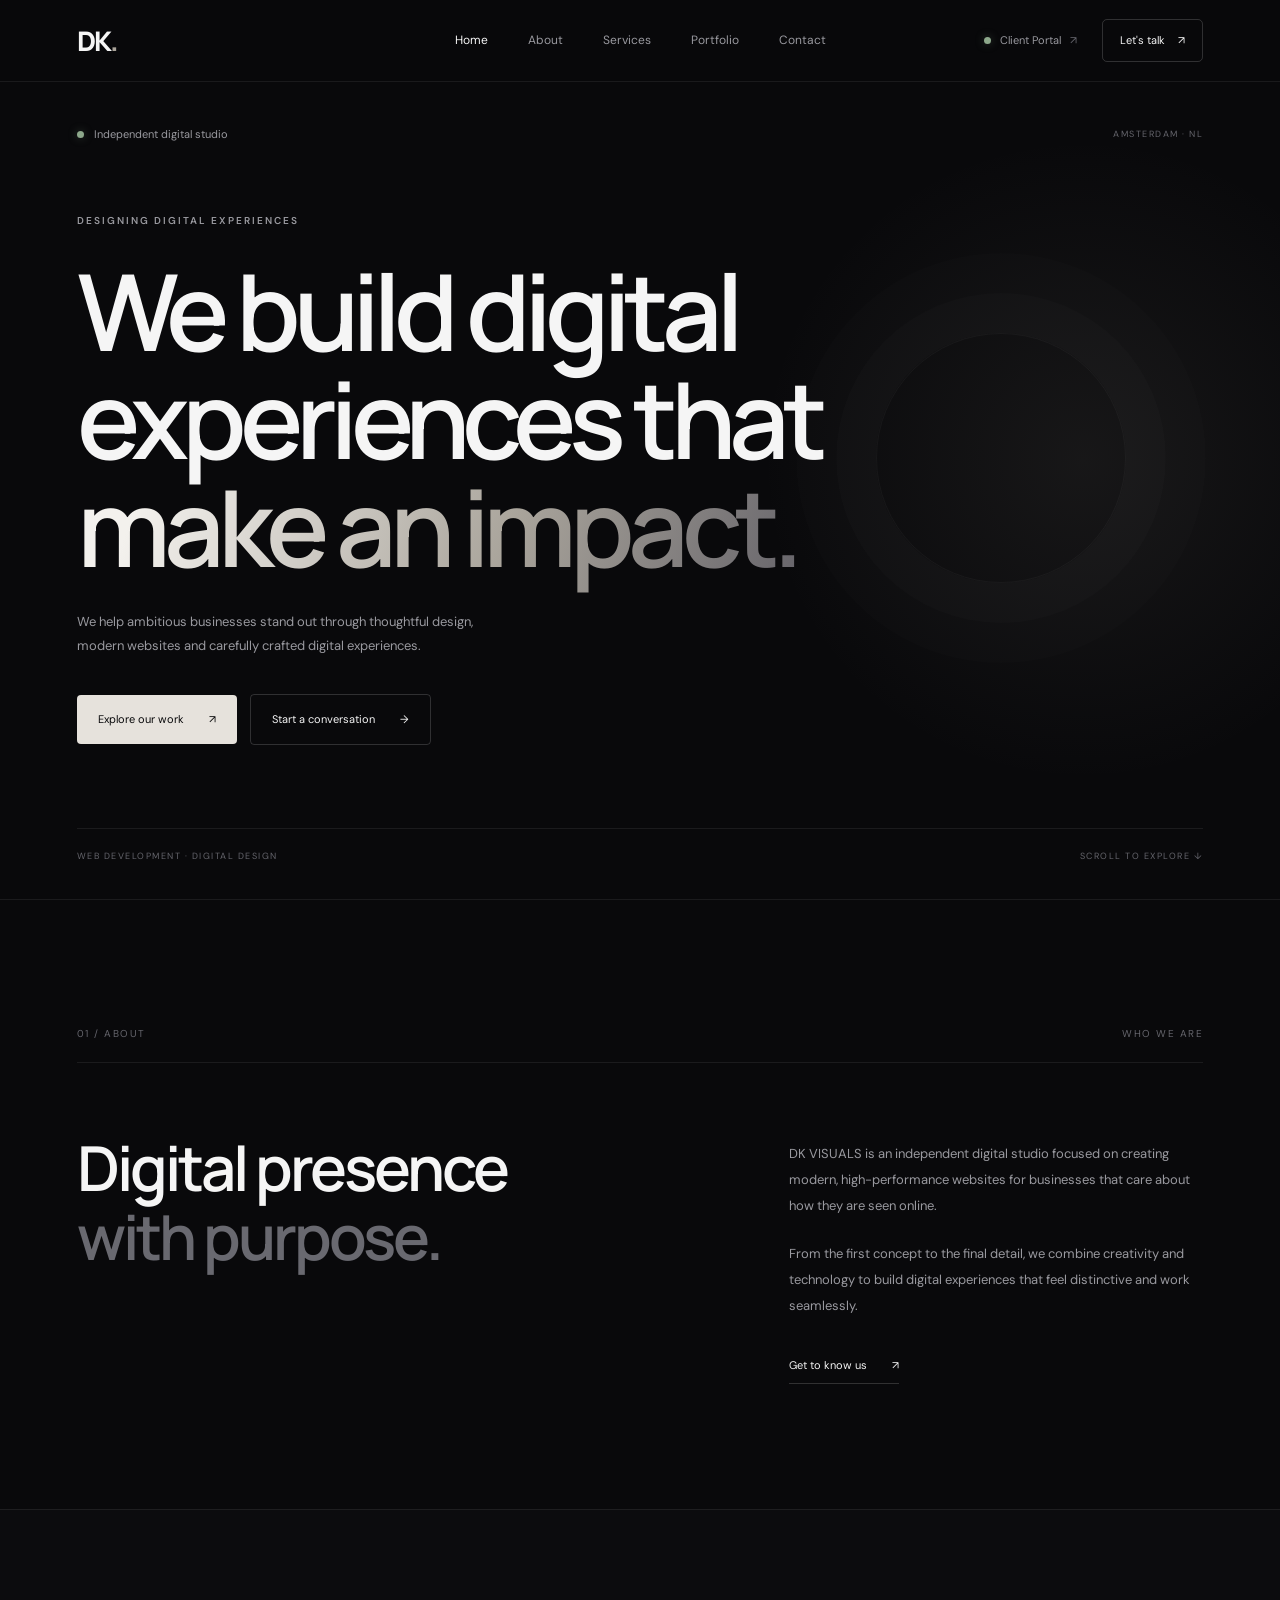
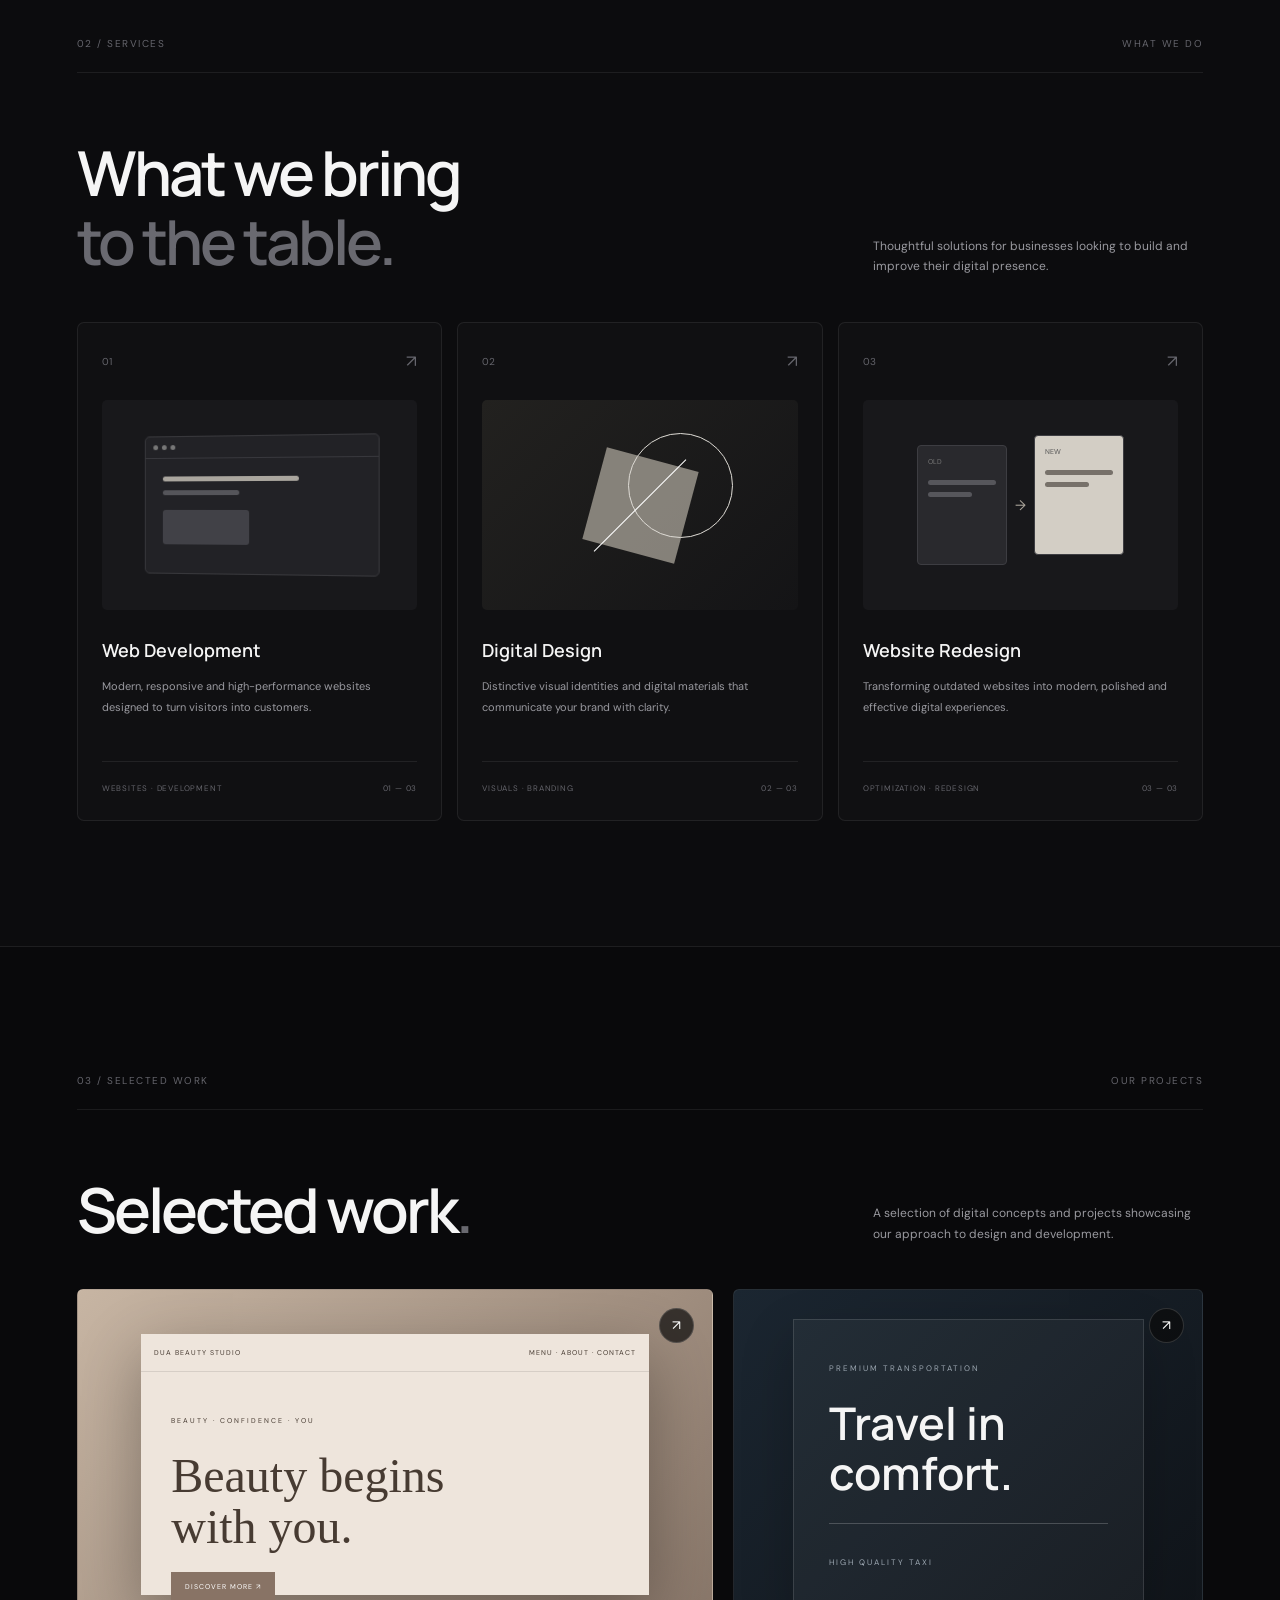
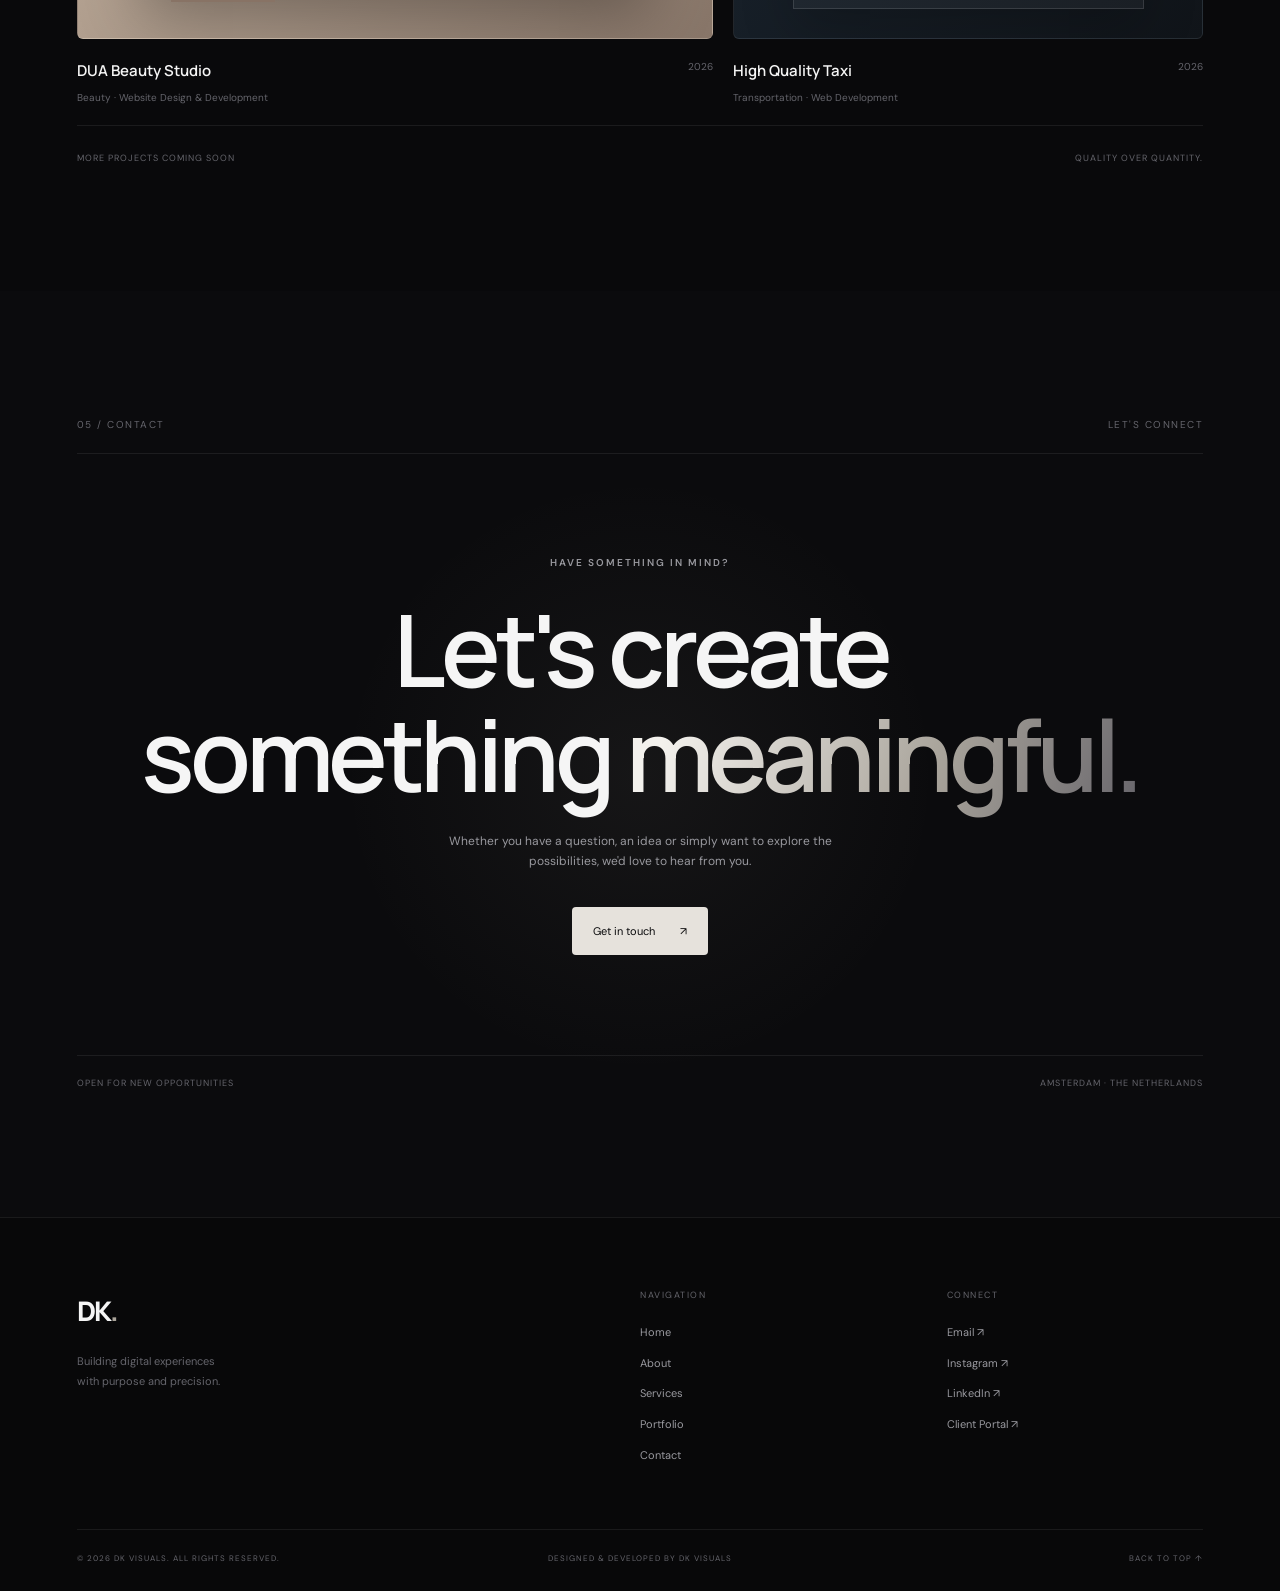
==== index.html @ 64c31097 "Add files via upload" ====
<!DOCTYPE html>
<html lang="en">
<head>
    <meta charset="UTF-8">
    <meta name="viewport" content="width=device-width, initial-scale=1.0">
    <meta name="theme-color" content="#09090b">

    <title>DK VISUALS — Digital Experiences</title>
    <meta name="description" content="DK VISUALS creates modern websites and digital experiences for ambitious businesses.">

    <link rel="preconnect" href="https://fonts.googleapis.com">
    <link rel="preconnect" href="https://fonts.gstatic.com" crossorigin>
    <link href="https://fonts.googleapis.com/css2?family=DM+Sans:wght@400;500;600;700&family=Manrope:wght@400;500;600;700;800&display=swap" rel="stylesheet">

    <link rel="stylesheet" href="assets/css/style.css">
</head>

<body>

<!-- NAVIGATION -->
<header class="navbar">
    <a href="#home" class="logo">
        DK<span>.</span>
    </a>

    <nav class="nav-links">
        <a href="#home" class="active">Home</a>
        <a href="#about">About</a>
        <a href="#services">Services</a>
        <a href="#portfolio">Portfolio</a>
        <a href="#contact">Contact</a>
    </nav>

    <div class="nav-actions">
        <a href="clientportal.html" class="portal-link">
            <span class="status-dot"></span>
            Client Portal
            <span class="arrow">↗</span>
        </a>

        <a href="#contact" class="nav-cta">Let's talk <span>↗</span></a>
    </div>

    <button class="menu-toggle" aria-label="Open menu">
        <span></span>
        <span></span>
    </button>
</header>


<main>

<!-- HERO -->
<section class="hero" id="home">

    <div class="hero-top">
        <div class="availability">
            <span class="status-dot"></span>
            Independent digital studio
        </div>

        <span class="hero-location">AMSTERDAM · NL</span>
    </div>

    <div class="hero-content">

        <p class="eyebrow">DESIGNING DIGITAL EXPERIENCES</p>

        <h1>
            We build digital<br>
            experiences that<br>
            <span class="gradient-text">make an impact.</span>
        </h1>

        <p class="hero-description">
            We help ambitious businesses stand out through thoughtful
            design, modern websites and carefully crafted digital experiences.
        </p>

        <div class="hero-buttons">
            <a href="#portfolio" class="button-primary">
                Explore our work <span>↗</span>
            </a>

            <a href="#contact" class="button-secondary">
                Start a conversation <span>→</span>
            </a>
        </div>

    </div>

    <div class="hero-bottom">
        <span>WEB DEVELOPMENT · DIGITAL DESIGN</span>
        <span>SCROLL TO EXPLORE ↓</span>
    </div>

    <div class="hero-decoration"></div>

</section>


<!-- INTRO -->
<section class="intro section-padding" id="about">

    <div class="section-label">
        <span>01 / ABOUT</span>
        <span>WHO WE ARE</span>
    </div>

    <div class="intro-grid">

        <h2>
            Digital presence<br>
            <span class="muted">with purpose.</span>
        </h2>

        <div class="intro-content">
            <p>
                DK VISUALS is an independent digital studio focused on
                creating modern, high-performance websites for businesses
                that care about how they are seen online.
            </p>

            <p>
                From the first concept to the final detail, we combine
                creativity and technology to build digital experiences
                that feel distinctive and work seamlessly.
            </p>

            <a href="#contact" class="text-link">
                Get to know us <span>↗</span>
            </a>
        </div>

    </div>

</section>


<!-- SERVICES -->
<section class="services section-padding" id="services">

    <div class="section-label">
        <span>02 / SERVICES</span>
        <span>WHAT WE DO</span>
    </div>

    <div class="section-heading">
        <div>
            <h2>What we bring<br><span class="muted">to the table.</span></h2>
        </div>

        <p>
            Thoughtful solutions for businesses looking
            to build and improve their digital presence.
        </p>
    </div>

    <div class="services-grid">

        <article class="service-card">
            <div class="card-top">
                <span class="service-number">01</span>
                <span class="card-icon">↗</span>
            </div>

            <div class="service-visual visual-web">
                <div class="browser-window">
                    <div class="browser-bar">
                        <span></span><span></span><span></span>
                    </div>
                    <div class="browser-content">
                        <div class="visual-line"></div>
                        <div class="visual-line short"></div>
                        <div class="visual-block"></div>
                    </div>
                </div>
            </div>

            <h3>Web Development</h3>
            <p>
                Modern, responsive and high-performance websites
                designed to turn visitors into customers.
            </p>

            <div class="card-footer">
                <span>WEBSITES · DEVELOPMENT</span>
                <span>01 — 03</span>
            </div>
        </article>


        <article class="service-card">
            <div class="card-top">
                <span class="service-number">02</span>
                <span class="card-icon">↗</span>
            </div>

            <div class="service-visual visual-design">
                <div class="design-square"></div>
                <div class="design-circle"></div>
                <div class="design-line"></div>
            </div>

            <h3>Digital Design</h3>
            <p>
                Distinctive visual identities and digital materials
                that communicate your brand with clarity.
            </p>

            <div class="card-footer">
                <span>VISUALS · BRANDING</span>
                <span>02 — 03</span>
            </div>
        </article>


        <article class="service-card">
            <div class="card-top">
                <span class="service-number">03</span>
                <span class="card-icon">↗</span>
            </div>

            <div class="service-visual visual-redesign">
                <div class="redesign-card old">
                    <span>OLD</span>
                    <div></div><div></div>
                </div>

                <span class="redesign-arrow">→</span>

                <div class="redesign-card new">
                    <span>NEW</span>
                    <div></div><div></div>
                </div>
            </div>

            <h3>Website Redesign</h3>
            <p>
                Transforming outdated websites into modern,
                polished and effective digital experiences.
            </p>

            <div class="card-footer">
                <span>OPTIMIZATION · REDESIGN</span>
                <span>03 — 03</span>
            </div>
        </article>

    </div>

</section>


<!-- PORTFOLIO -->
<section class="portfolio section-padding" id="portfolio">

    <div class="section-label">
        <span>03 / SELECTED WORK</span>
        <span>OUR PROJECTS</span>
    </div>

    <div class="section-heading">
        <h2>Selected work<span class="muted">.</span></h2>

        <p>
            A selection of digital concepts and projects
            showcasing our approach to design and development.
        </p>
    </div>

    <div class="portfolio-grid">

        <article class="project-card project-large">

            <a href="#" class="project-image project-dua">
                <div class="project-browser">
                    <div class="project-browser-top">
                        <span>DUA BEAUTY STUDIO</span>
                        <span>MENU · ABOUT · CONTACT</span>
                    </div>

                    <div class="dua-preview">
                        <span>BEAUTY · CONFIDENCE · YOU</span>
                        <h3>Beauty begins<br>with you.</h3>
                        <span class="preview-button">DISCOVER MORE ↗</span>
                    </div>
                </div>
                <span class="project-open">↗</span>
            </a>

            <div class="project-info">
                <div>
                    <h3>DUA Beauty Studio</h3>
                    <p>Beauty · Website Design & Development</p>
                </div>
                <span class="project-year">2026</span>
            </div>

        </article>


        <article class="project-card">

            <a href="#" class="project-image project-taxi">
                <div class="taxi-preview">
                    <span>PREMIUM TRANSPORTATION</span>
                    <h3>Travel in<br>comfort.</h3>
                    <div class="taxi-line"></div>
                    <span>HIGH QUALITY TAXI</span>
                </div>
                <span class="project-open">↗</span>
            </a>

            <div class="project-info">
                <div>
                    <h3>High Quality Taxi</h3>
                    <p>Transportation · Web Development</p>
                </div>
                <span class="project-year">2026</span>
            </div>

        </article>

    </div>

    <div class="portfolio-bottom">
        <span>MORE PROJECTS COMING SOON</span>
        <span>QUALITY OVER QUANTITY.</span>
    </div>

</section>


<!-- CONTACT -->
<section class="contact section-padding" id="contact">

    <div class="section-label">
        <span>05 / CONTACT</span>
        <span>LET'S CONNECT</span>
    </div>

    <div class="contact-content">

        <p class="eyebrow">HAVE SOMETHING IN MIND?</p>

        <h2>
            Let's create<br>
            something <span class="gradient-text">meaningful.</span>
        </h2>

        <p>
            Whether you have a question, an idea or simply want
            to explore the possibilities, we'd love to hear from you.
        </p>

        <a href="mailto:devranhasankurt@gmail.com" class="button-primary">
            Get in touch <span>↗</span>
        </a>

    </div>

    <div class="contact-bottom">
        <span>OPEN FOR NEW OPPORTUNITIES</span>
        <span>AMSTERDAM · THE NETHERLANDS</span>
    </div>

</section>

</main>


<!-- FOOTER -->
<footer class="footer">

    <div class="footer-top">

        <div class="footer-brand">
            <a href="#home" class="logo">DK<span>.</span></a>

            <p>
                Building digital experiences<br>
                with purpose and precision.
            </p>
        </div>

        <div class="footer-column">
            <span class="footer-heading">NAVIGATION</span>
            <a href="#home">Home</a>
            <a href="#about">About</a>
            <a href="#services">Services</a>
            <a href="#portfolio">Portfolio</a>
            <a href="#contact">Contact</a>
        </div>

        <div class="footer-column">
            <span class="footer-heading">CONNECT</span>
            <a href="mailto:devranhasankurt@gmail.com">Email ↗</a>
            <a href="https://instagram.com/dkvisuals.nl" target="_blank">Instagram ↗</a>
            <a href="https://linkedin.com/in/devrankurt" target="_blank">LinkedIn ↗</a>
            <a href="clientportal.html">Client Portal ↗</a>
        </div>

    </div>

    <div class="footer-bottom">
        <span>© 2026 DK VISUALS. ALL RIGHTS RESERVED.</span>
        <span>DESIGNED & DEVELOPED BY DK VISUALS</span>
        <a href="#home">BACK TO TOP ↑</a>
    </div>

</footer>


<script>
    // Mobile navigation
    const menuToggle = document.querySelector('.menu-toggle');
    const navLinks = document.querySelector('.nav-links');

    menuToggle.addEventListener('click', () => {
        navLinks.classList.toggle('open');
        menuToggle.classList.toggle('active');
    });

    document.querySelectorAll('.nav-links a').forEach(link => {
        link.addEventListener('click', () => {
            navLinks.classList.remove('open');
            menuToggle.classList.remove('active');
        });
    });

    // Active navigation
    const sections = document.querySelectorAll('main section[id]');
    const navigationLinks = document.querySelectorAll('.nav-links a');

    window.addEventListener('scroll', () => {
        let current = '';

        sections.forEach(section => {
            if (window.scrollY >= section.offsetTop - 180) {
                current = section.getAttribute('id');
            }
        });

        navigationLinks.forEach(link => {
            link.classList.toggle(
                'active',
                link.getAttribute('href') === '#' + current
            );
        });
    });
</script>

</body>
</html>
---- assets/css/style.css ----
/* ========================================
   DK VISUALS — MAIN STYLESHEET
   Dark Premium Digital Studio
======================================== */

:root {
    --bg: #09090b;
    --surface: #101012;
    --surface-light: #151518;
    --surface-hover: #1a1a1e;

    --border: rgba(255, 255, 255, 0.075);
    --border-hover: rgba(255, 255, 255, 0.16);

    --text: #f5f5f5;
    --text-secondary: #99999f;
    --text-muted: #65656c;

    --accent: #d5d0c7;

    --font-main: 'DM Sans', sans-serif;
    --font-heading: 'Manrope', sans-serif;

    --container: 1240px;
    --transition: 0.3s ease;
}


/* RESET */

* {
    margin: 0;
    padding: 0;
    box-sizing: border-box;
}

html {
    scroll-behavior: smooth;
    scroll-padding-top: 100px;
}

body {
    background: var(--bg);
    color: var(--text);
    font-family: var(--font-main);
    font-size: 14px;
    line-height: 1.7;
    overflow-x: hidden;
}

a {
    color: inherit;
    text-decoration: none;
}

button {
    font: inherit;
}

::selection {
    background: #d5d0c7;
    color: #09090b;
}


/* ========================================
   NAVIGATION
======================================== */

.navbar {
    position: fixed;
    top: 0;
    left: 0;
    width: 100%;
    height: 82px;
    padding: 0 6%;
    display: flex;
    align-items: center;
    justify-content: space-between;
    z-index: 1000;

    background: rgba(9, 9, 11, 0.85);
    backdrop-filter: blur(20px);
    -webkit-backdrop-filter: blur(20px);

    border-bottom: 1px solid var(--border);
}

.logo {
    font-family: var(--font-heading);
    font-size: 27px;
    font-weight: 800;
    letter-spacing: -2px;
}

.logo span {
    color: #aaa49a;
}

/*
.nav-links {
    display: flex;
    align-items: center;
    gap: 34px;
}
    */
.nav-links {
    position: absolute;
    left: 50%;
    transform: translateX(-50%);
    display: flex;
    align-items: center;
    gap: 40px;
}

.nav-links a {
    color: var(--text-secondary);
    font-size: 12px;
    transition: var(--transition);
}

.nav-links a:hover,
.nav-links a.active {
    color: var(--text);
}

.nav-actions {
    display: flex;
    align-items: center;
    gap: 25px;
}

.portal-link {
    display: flex;
    align-items: center;
    gap: 9px;
    font-size: 11px;
    color: var(--text-secondary);
    transition: var(--transition);
}

.portal-link:hover {
    color: white;
}

.status-dot {
    width: 7px;
    height: 7px;
    border-radius: 50%;
    background: #8da88b;
    box-shadow: 0 0 10px rgba(141, 168, 139, 0.35);
    flex-shrink: 0;
}

.arrow {
    color: var(--text-muted);
}

.nav-cta {
    padding: 11px 17px;
    border: 1px solid var(--border-hover);
    border-radius: 5px;
    font-size: 11px;
    transition: var(--transition);
}

.nav-cta span {
    margin-left: 10px;
}

.nav-cta:hover {
    background: white;
    color: #09090b;
}

.menu-toggle {
    display: none;
    background: none;
    border: none;
    cursor: pointer;
}


/* ========================================
   GLOBAL
======================================== */

.section-padding {
    padding: 125px max(6%, calc((100% - var(--container)) / 2));
}

.section-label {
    display: flex;
    justify-content: space-between;
    align-items: center;
    padding-bottom: 20px;
    border-bottom: 1px solid var(--border);

    color: var(--text-muted);
    font-size: 10px;
    letter-spacing: 1.5px;
}

.eyebrow {
    color: var(--text-secondary);
    font-size: 10px;
    letter-spacing: 2px;
    font-weight: 600;
}

.muted {
    color: #696970;
}

.gradient-text {
    background: linear-gradient(
        110deg,
        #f3f1ed 10%,
        #a9a49b 60%,
        #66646a 100%
    );

    -webkit-background-clip: text;
    background-clip: text;
    -webkit-text-fill-color: transparent;
}

.section-heading {
    display: flex;
    justify-content: space-between;
    align-items: flex-end;
    gap: 40px;
    margin: 65px 0 45px;
}

.section-heading h2,
.intro h2 {
    font-family: var(--font-heading);
    font-size: clamp(36px, 5vw, 62px);
    line-height: 1.12;
    letter-spacing: -3px;
    font-weight: 600;
}

.section-heading > p {
    max-width: 330px;
    color: var(--text-secondary);
    font-size: 12px;
}


/* BUTTONS */

.button-primary,
.button-secondary {
    display: inline-flex;
    align-items: center;
    justify-content: center;
    gap: 25px;
    padding: 15px 21px;
    font-size: 11px;
    border-radius: 4px;
    transition: var(--transition);
}

.button-primary {
    background: #e6e2dc;
    color: #09090b;
}

.button-primary:hover {
    background: white;
    transform: translateY(-3px);
}

.button-secondary {
    border: 1px solid var(--border-hover);
    color: var(--text);
}

.button-secondary:hover {
    background: var(--surface-hover);
    border-color: rgba(255,255,255,0.3);
}


/* ========================================
   HERO
======================================== */

.hero {
    min-height: max(720px, 100svh);
    min-height: max(720px, 100vh);
    height: 100svh;
    max-height: none;
    padding: 125px 6% 35px;

    position: relative;
    display: flex;
    flex-direction: column;
    justify-content: space-between;

    overflow: hidden;
    border-bottom: 1px solid var(--border);
}

.hero::before {
    content: "";
    position: absolute;
    width: 650px;
    height: 650px;
    top: 15%;
    right: -10%;
    background: radial-gradient(
        circle,
        rgba(170, 164, 155, 0.09),
        transparent 70%
    );
    pointer-events: none;
}

.hero-top,
.hero-bottom {
    display: flex;
    justify-content: space-between;
    align-items: center;
    position: relative;
    z-index: 2;
}

.availability {
    display: flex;
    align-items: center;
    gap: 10px;
    color: var(--text-secondary);
    font-size: 11px;
}

.hero-location,
.hero-bottom {
    font-size: 9px;
    letter-spacing: 1.5px;
    color: var(--text-muted);
}

.hero-content {
    position: relative;
    z-index: 2;
    margin-top: -15px;
    animation: fadeUp 1s ease both;
}

.hero-content h1 {
    margin: 28px 0;
    font-family: var(--font-heading);
    font-size: clamp(55px, 8.3vw, 112px);
    font-weight: 600;
    letter-spacing: -7px;
    line-height: 1.02;
}

.hero-description {
    max-width: 440px;
    margin-bottom: 35px;
    color: var(--text-secondary);
    font-size: 13px;
    line-height: 1.9;
}

.hero-buttons {
    display: flex;
    align-items: center;
    gap: 13px;
}

.hero-decoration {
    position: absolute;
    right: 12%;
    top: 37%;
    width: 250px;
    height: 250px;
    border: 1px solid rgba(255,255,255,0.04);
    border-radius: 50%;
    box-shadow:
        0 0 0 40px rgba(255,255,255,0.012),
        0 0 0 80px rgba(255,255,255,0.009);
    pointer-events: none;
}

.hero-bottom {
    border-top: 1px solid var(--border);
    padding-top: 20px;
}


/* ========================================
   ABOUT / INTRO
======================================== */

.intro-grid {
    display: grid;
    grid-template-columns: 1.2fr 0.8fr;
    gap: 90px;
    align-items: start;
    padding-top: 70px;
}

.intro-content {
    padding-top: 8px;
}

.intro-content p {
    margin-bottom: 22px;
    color: var(--text-secondary);
    font-size: 13px;
    line-height: 2;
}

.text-link {
    display: inline-flex;
    gap: 25px;
    align-items: center;
    margin-top: 15px;
    padding-bottom: 8px;
    border-bottom: 1px solid var(--border-hover);
    font-size: 11px;
    transition: var(--transition);
}

.text-link:hover {
    gap: 35px;
    color: #c7c1b7;
}


/* ========================================
   SERVICES
======================================== */

.services {
    background: #0c0c0e;
    border-top: 1px solid var(--border);
    border-bottom: 1px solid var(--border);
}

.services-grid {
    display: grid;
    grid-template-columns: repeat(3, 1fr);
    gap: 15px;
}

.service-card {
    min-width: 0;
    padding: 24px;
    background: var(--surface);
    border: 1px solid var(--border);
    border-radius: 7px;
    transition: var(--transition);
}

.service-card:hover {
    border-color: var(--border-hover);
    transform: translateY(-5px);
    background: var(--surface-light);
}

.card-top {
    display: flex;
    justify-content: space-between;
    align-items: center;
}

.service-number {
    color: var(--text-muted);
    font-size: 10px;
}

.card-icon {
    color: var(--text-muted);
    font-size: 17px;
}

.service-visual {
    height: 210px;
    margin: 25px 0;
    border-radius: 5px;
    background: #18181b;
    display: flex;
    align-items: center;
    justify-content: center;
    position: relative;
    overflow: hidden;
}

/* Web preview */

.browser-window {
    width: 75%;
    height: 140px;
    background: #222226;
    border: 1px solid #37373b;
    border-radius: 5px;
    overflow: hidden;
    transform: perspective(700px) rotateY(-8deg);
}

.browser-bar {
    display: flex;
    gap: 4px;
    padding: 8px;
    border-bottom: 1px solid #38383d;
}

.browser-bar span {
    width: 5px;
    height: 5px;
    background: #777;
    border-radius: 50%;
}

.browser-content {
    padding: 18px;
}

.visual-line {
    width: 70%;
    height: 5px;
    background: #aaa69e;
    border-radius: 5px;
    margin-bottom: 9px;
}

.visual-line.short {
    width: 40%;
    background: #55555a;
}

.visual-block {
    margin-top: 15px;
    width: 45%;
    height: 35px;
    background: #414147;
    border-radius: 3px;
}

/* Design preview */

.visual-design {
    background: linear-gradient(135deg, #22211f, #141416);
}

.design-square {
    position: absolute;
    width: 95px;
    height: 95px;
    background: #aaa49a;
    transform: rotate(15deg);
    opacity: 0.75;
}

.design-circle {
    position: absolute;
    width: 105px;
    height: 105px;
    border: 1px solid #dedbd5;
    border-radius: 50%;
    transform: translate(40px, -20px);
}

.design-line {
    position: absolute;
    width: 130px;
    height: 1px;
    background: white;
    transform: rotate(-45deg);
}

/* Redesign preview */

.visual-redesign {
    gap: 8px;
}

.redesign-card {
    width: 90px;
    height: 120px;
    padding: 10px;
    background: #29292d;
    border: 1px solid #3d3d42;
    border-radius: 4px;
}

.redesign-card span {
    display: block;
    margin-bottom: 12px;
    color: #777;
    font-size: 7px;
}

.redesign-card div {
    height: 5px;
    background: #56565b;
    margin-bottom: 7px;
    border-radius: 3px;
}

.redesign-card div:last-child {
    width: 65%;
}

.redesign-card.new {
    background: #d3cec5;
    transform: translateY(-10px);
}

.redesign-card.new span {
    color: #555;
}

.redesign-card.new div {
    background: #77716a;
}

.redesign-arrow {
    color: #aaa49a;
}

.service-card h3 {
    font-family: var(--font-heading);
    font-size: 18px;
    font-weight: 600;
    margin-bottom: 10px;
}

.service-card > p {
    min-height: 65px;
    color: var(--text-secondary);
    font-size: 11px;
    line-height: 1.9;
}

.card-footer {
    display: flex;
    justify-content: space-between;
    gap: 8px;
    padding-top: 20px;
    margin-top: 20px;
    border-top: 1px solid var(--border);
    color: var(--text-muted);
    font-size: 8px;
    letter-spacing: 0.8px;
}


/* ========================================
   PORTFOLIO
======================================== */

.portfolio-grid {
    display: grid;
    grid-template-columns: 1.15fr 0.85fr;
    gap: 20px;
}

.project-card {
    min-width: 0;
}

.project-image {
    display: flex;
    align-items: center;
    justify-content: center;
    height: 350px;
    border: 1px solid var(--border);
    border-radius: 6px;
    position: relative;
    overflow: hidden;
    transition: var(--transition);
}

.project-image:hover {
    border-color: var(--border-hover);
}

.project-dua {
    background: linear-gradient(135deg, #c7b5a3, #877568);
}

.project-taxi {
    background: linear-gradient(135deg, #1b2631, #101419);
}

.project-browser {
    width: 80%;
    height: 75%;
    background: #eee5dc;
    color: #473b32;
    box-shadow: 0 20px 60px rgba(0,0,0,0.3);
    transition: var(--transition);
}

.project-image:hover .project-browser {
    transform: translateY(-7px);
}

.project-browser-top {
    display: flex;
    justify-content: space-between;
    padding: 13px;
    border-bottom: 1px solid rgba(0,0,0,0.1);
    font-size: 7px;
    letter-spacing: 1px;
}

.dua-preview {
    padding: 35px 30px;
}

.dua-preview > span:first-child {
    font-size: 7px;
    letter-spacing: 2px;
}

.dua-preview h3 {
    margin: 20px 0;
    font-family: Georgia, serif;
    font-size: clamp(25px, 4vw, 48px);
    line-height: 1.05;
    font-weight: 400;
}

.preview-button {
    display: inline-block;
    padding: 9px 14px;
    background: #887365;
    color: white;
    font-size: 7px;
    letter-spacing: 1px;
}

.taxi-preview {
    width: 75%;
    padding: 35px;
    background: rgba(255,255,255,0.04);
    border: 1px solid rgba(255,255,255,0.12);
    box-shadow: 0 20px 50px rgba(0,0,0,0.2);
}

.taxi-preview > span {
    font-size: 8px;
    letter-spacing: 2px;
    color: #9ca7b1;
}

.taxi-preview h3 {
    margin: 20px 0;
    font-family: var(--font-heading);
    font-size: clamp(28px, 4vw, 45px);
    line-height: 1.1;
    font-weight: 600;
}

.taxi-line {
    width: 100%;
    height: 1px;
    margin: 25px 0;
    background: rgba(255,255,255,0.2);
}

.project-open {
    position: absolute;
    right: 18px;
    top: 18px;
    width: 35px;
    height: 35px;
    display: grid;
    place-items: center;
    background: rgba(10,10,10,0.7);
    border: 1px solid rgba(255,255,255,0.15);
    border-radius: 50%;
    color: white;
    transition: var(--transition);
}

.project-image:hover .project-open {
    background: white;
    color: #09090b;
}

.project-info {
    display: flex;
    justify-content: space-between;
    align-items: flex-start;
    padding: 19px 0;
}

.project-info h3 {
    font-family: var(--font-heading);
    font-size: 15px;
    font-weight: 600;
}

.project-info p {
    color: var(--text-muted);
    font-size: 10px;
    margin-top: 5px;
}

.project-year {
    color: var(--text-muted);
    font-size: 10px;
}

.portfolio-bottom {
    display: flex;
    justify-content: space-between;
    padding-top: 25px;
    border-top: 1px solid var(--border);
    color: var(--text-muted);
    font-size: 9px;
    letter-spacing: 1px;
}


/* ========================================
   PROCESS
======================================== */

.process {
    background: #0c0c0e;
    border-top: 1px solid var(--border);
    border-bottom: 1px solid var(--border);
}

.process-list {
    margin-top: 55px;
}

.process-item {
    display: grid;
    grid-template-columns: 70px 1fr 30px;
    align-items: center;
    padding: 28px 5px;
    border-bottom: 1px solid var(--border);
    transition: var(--transition);
}

.process-item:hover {
    padding-left: 15px;
}

.process-number {
    color: var(--text-muted);
    font-size: 11px;
}

.process-item h3 {
    font-family: var(--font-heading);
    font-size: 20px;
    font-weight: 600;
}

.process-item p {
    margin-top: 5px;
    color: var(--text-secondary);
    font-size: 11px;
}

.process-symbol {
    color: var(--text-muted);
    font-size: 18px;
    transition: var(--transition);
}

.process-item:hover .process-symbol {
    color: white;
    transform: translate(3px, -3px);
}


/* ========================================
   CONTACT
======================================== */

.contact {
    position: relative;
    overflow: hidden;
    background: #0b0b0d;
}

.contact-content {
    position: relative;
    z-index: 2;
    padding: 100px 0;
    text-align: center;
}

.contact-content h2 {
    margin: 25px 0;
    font-family: var(--font-heading);
    font-size: clamp(48px, 8vw, 100px);
    font-weight: 600;
    line-height: 1.05;
    letter-spacing: -5px;
}

.contact-content > p:not(.eyebrow) {
    max-width: 430px;
    margin: 0 auto 30px;
    color: var(--text-secondary);
    font-size: 12px;
}

.contact-content .button-primary {
    margin-top: 5px;
}

.contact-bottom {
    display: flex;
    justify-content: space-between;
    border-top: 1px solid var(--border);
    padding-top: 20px;
    color: var(--text-muted);
    font-size: 9px;
    letter-spacing: 1px;
}

.contact::before {
    content: "";
    position: absolute;
    width: 600px;
    height: 600px;
    left: 50%;
    top: 20%;
    transform: translateX(-50%);
    background: radial-gradient(
        circle,
        rgba(180, 174, 164, 0.065),
        transparent 70%
    );
    pointer-events: none;
}


/* ========================================
   FOOTER
======================================== */

.footer {
    padding: 70px 6% 25px;
    background: #080809;
    border-top: 1px solid var(--border);
}

.footer-top {
    max-width: var(--container);
    margin: 0 auto;
    display: grid;
    grid-template-columns: 2fr 1fr 1fr;
    gap: 50px;
    padding-bottom: 65px;
}

.footer-brand p {
    margin-top: 17px;
    color: var(--text-muted);
    font-size: 11px;
    line-height: 1.9;
}

.footer-column {
    display: flex;
    flex-direction: column;
    align-items: flex-start;
    gap: 12px;
}

.footer-heading {
    margin-bottom: 8px;
    color: var(--text-muted);
    font-size: 9px;
    letter-spacing: 1.5px;
}

.footer-column a {
    color: var(--text-secondary);
    font-size: 11px;
    transition: var(--transition);
}

.footer-column a:hover {
    color: white;
    transform: translateX(3px);
}

.footer-bottom {
    max-width: var(--container);
    margin: 0 auto;
    padding-top: 22px;
    border-top: 1px solid var(--border);

    display: flex;
    justify-content: space-between;
    align-items: center;
    gap: 15px;

    color: var(--text-muted);
    font-size: 8px;
    letter-spacing: 1px;
}

.footer-bottom a {
    transition: var(--transition);
}

.footer-bottom a:hover {
    color: white;
}

.footer-bottom {
    position: relative;
}

.footer-bottom span:nth-child(2) {
    position: absolute;
    left: 50%;
    transform: translateX(-50%);
}


/* ========================================
   ANIMATIONS
======================================== */

@keyframes fadeUp {
    from {
        opacity: 0;
        transform: translateY(25px);
    }

    to {
        opacity: 1;
        transform: translateY(0);
    }
}


/* ========================================
   RESPONSIVE — TABLET
======================================== */

@media (max-width: 1000px) {

    .navbar {
        padding: 0 4%;
    }

    .nav-links {
        gap: 18px;
    }

    .nav-actions {
        gap: 13px;
    }

    .hero-content h1 {
        letter-spacing: -5px;
    }

    .intro-grid {
        gap: 45px;
    }

    .services-grid {
        grid-template-columns: repeat(2, 1fr);
    }

    .service-card:last-child {
        grid-column: span 2;
    }

    .service-card:last-child .service-visual {
        height: 180px;
    }

    .section-padding {
        padding: 100px 5%;
    }

}


/* ========================================
   RESPONSIVE — MOBILE
======================================== */

@media (max-width: 700px) {

    .navbar {
        height: 70px;
        padding: 0 6%;
    }

    .nav-actions {
        display: none;
    }

    .menu-toggle {
        display: flex;
        flex-direction: column;
        gap: 6px;
        padding: 10px;
    }

    .menu-toggle span {
        width: 23px;
        height: 1px;
        background: white;
        transition: var(--transition);
    }

    .menu-toggle.active span:first-child {
        transform: translateY(3.5px) rotate(45deg);
    }

    .menu-toggle.active span:last-child {
        transform: translateY(-3.5px) rotate(-45deg);
    }

    .nav-links {
        position: absolute;
        top: 69px;
        left: 0;
        width: 100%;
        padding: 25px 6% 30px;

        display: flex;
        flex-direction: column;
        align-items: flex-start;
        gap: 22px;

        background: #0c0c0e;
        border-bottom: 1px solid var(--border);

        opacity: 0;
        visibility: hidden;
        transform: translateY(-10px);
        transition: var(--transition);
    }

    .nav-links.open {
        opacity: 1;
        visibility: visible;
        transform: translateY(0);
    }

    .nav-links a {
        font-size: 13px;
    }

    .hero {
        min-height: max(680px, 100svh);
        min-height: max(680px, 100vh);
        height: 100svh;
        padding: 95px 6% 22px;
    }

    .hero-content h1 {
        font-size: clamp(49px, 12vw, 75px);
        letter-spacing: -4px;
    }

    .hero-description {
        font-size: 12px;
        max-width: 340px;
    }

    .hero-decoration {
        right: -25%;
        top: 40%;
    }

    .hero-bottom {
        font-size: 7px;
        letter-spacing: 0.8px;
    }

    .section-padding {
        padding: 85px 6%;
    }

    .section-label {
        font-size: 8px;
    }

    .section-heading {
        flex-direction: column;
        align-items: flex-start;
        gap: 18px;
        margin: 45px 0 30px;
    }

    .section-heading h2,
    .intro h2 {
        font-size: 42px;
        letter-spacing: -2px;
    }

    .section-heading > p {
        font-size: 11px;
    }

    .intro-grid {
        grid-template-columns: 1fr;
        gap: 25px;
        padding-top: 45px;
    }

    .services-grid {
        grid-template-columns: 1fr;
        gap: 13px;
    }

    .service-card:last-child {
        grid-column: auto;
    }

    .service-visual {
        height: 190px;
    }

    .service-card > p {
        min-height: auto;
    }

    .portfolio-grid {
        grid-template-columns: 1fr;
        gap: 15px;
    }

    .project-image {
        height: 290px;
    }

    .project-browser {
        width: 85%;
    }

    .dua-preview {
        padding: 30px 20px;
    }

    .taxi-preview {
        width: 85%;
        padding: 25px;
    }

    .process-item {
        grid-template-columns: 40px 1fr 20px;
        padding: 23px 0;
    }

    .process-item h3 {
        font-size: 17px;
    }

    .process-item p {
        max-width: 260px;
        font-size: 10px;
    }

    .contact-content {
        padding: 75px 0;
    }

    .contact-content h2 {
        font-size: clamp(43px, 11vw, 65px);
        letter-spacing: -3px;
    }

    .contact-bottom {
        font-size: 7px;
        gap: 10px;
    }

    .footer {
        padding: 55px 6% 25px;
    }

    .footer-top {
        grid-template-columns: 1fr 1fr;
        gap: 40px 20px;
    }

    .footer-brand {
        grid-column: span 2;
    }

    .footer-bottom {
        flex-direction: column;
        align-items: flex-start;
        font-size: 7px;
    }

}


/* ========================================
   SMALL MOBILE
======================================== */

@media (max-width: 380px) {

    .hero-content h1 {
        font-size: 45px;
    }

    .hero-buttons {
        align-items: flex-start;
        flex-direction: column;
    }

    .button-primary,
    .button-secondary {
        width: 100%;
    }

    .section-heading h2,
    .intro h2 {
        font-size: 36px;
    }

}


/* ========================================
   VIEWPORT HEIGHT ADJUSTMENTS
======================================== */

@media (min-width: 701px) and (max-height: 760px) {
    .hero {
        min-height: 700px;
        padding-top: 105px;
    }

    .hero-content h1 {
        font-size: clamp(54px, 7.2vw, 88px);
        margin: 18px 0;
    }

    .hero-description {
        margin-bottom: 24px;
    }
}

@media (max-width: 700px) and (max-height: 760px) {
    .hero {
        min-height: 700px;
        padding-top: 88px;
    }

    .hero-content h1 {
        font-size: clamp(43px, 10.5vw, 65px);
        margin: 18px 0;
    }

    .hero-description {
        margin-bottom: 22px;
    }
}
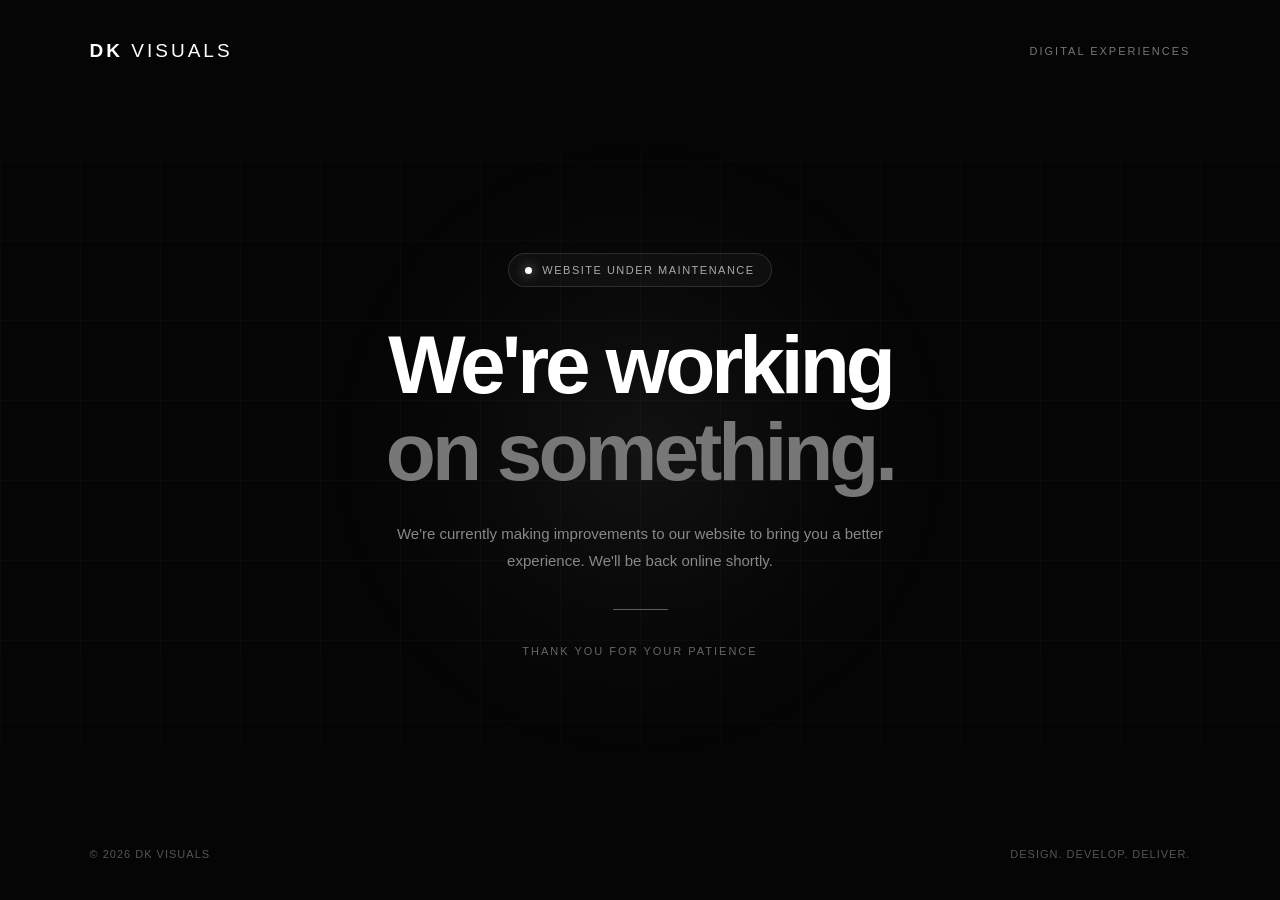
==== commit a86a1ce2: "Rename backup.html to index.html" ====
--- a/index.html
+++ b/index.html
@@ -1,456 +1,330 @@
-
-<!DOCTYPE html>
-<html lang="en">
-<head>
-    <meta charset="UTF-8">
-    <meta name="viewport" content="width=device-width, initial-scale=1.0">
-    <meta name="theme-color" content="#09090b">
-
-    <title>DK VISUALS — Digital Experiences</title>
-    <meta name="description" content="DK VISUALS creates modern websites and digital experiences for ambitious businesses.">
-
-    <link rel="preconnect" href="https://fonts.googleapis.com">
-    <link rel="preconnect" href="https://fonts.gstatic.com" crossorigin>
-    <link href="https://fonts.googleapis.com/css2?family=DM+Sans:wght@400;500;600;700&family=Manrope:wght@400;500;600;700;800&display=swap" rel="stylesheet">
-
-    <link rel="stylesheet" href="assets/css/style.css">
-</head>
-
-<body>
-
-<!-- NAVIGATION -->
-<header class="navbar">
-    <a href="#home" class="logo">
-        DK<span>.</span>
-    </a>
-
-    <nav class="nav-links">
-        <a href="#home" class="active">Home</a>
-        <a href="#about">About</a>
-        <a href="#services">Services</a>
-        <a href="#portfolio">Portfolio</a>
-        <a href="#contact">Contact</a>
-    </nav>
-
-    <div class="nav-actions">
-        <a href="clientportal.html" class="portal-link">
-            <span class="status-dot"></span>
-            Client Portal
-            <span class="arrow">↗</span>
-        </a>
-
-        <a href="#contact" class="nav-cta">Let's talk <span>↗</span></a>
-    </div>
-
-    <button class="menu-toggle" aria-label="Open menu">
-        <span></span>
-        <span></span>
-    </button>
-</header>
-
-
-<main>
-
-<!-- HERO -->
-<section class="hero" id="home">
-
-    <div class="hero-top">
-        <div class="availability">
-            <span class="status-dot"></span>
-            Independent digital studio
-        </div>
-
-        <span class="hero-location">AMSTERDAM · NL</span>
-    </div>
-
-    <div class="hero-content">
-
-        <p class="eyebrow">DESIGNING DIGITAL EXPERIENCES</p>
-
-        <h1>
-            We build digital<br>
-            experiences that<br>
-            <span class="gradient-text">make an impact.</span>
-        </h1>
-
-        <p class="hero-description">
-            We help ambitious businesses stand out through thoughtful
-            design, modern websites and carefully crafted digital experiences.
-        </p>
-
-        <div class="hero-buttons">
-            <a href="#portfolio" class="button-primary">
-                Explore our work <span>↗</span>
-            </a>
-
-            <a href="#contact" class="button-secondary">
-                Start a conversation <span>→</span>
-            </a>
-        </div>
-
-    </div>
-
-    <div class="hero-bottom">
-        <span>WEB DEVELOPMENT · DIGITAL DESIGN</span>
-        <span>SCROLL TO EXPLORE ↓</span>
-    </div>
-
-    <div class="hero-decoration"></div>
-
-</section>
-
-
-<!-- INTRO -->
-<section class="intro section-padding" id="about">
-
-    <div class="section-label">
-        <span>01 / ABOUT</span>
-        <span>WHO WE ARE</span>
-    </div>
-
-    <div class="intro-grid">
-
-        <h2>
-            Digital presence<br>
-            <span class="muted">with purpose.</span>
-        </h2>
-
-        <div class="intro-content">
-            <p>
-                DK VISUALS is an independent digital studio focused on
-                creating modern, high-performance websites for businesses
-                that care about how they are seen online.
-            </p>
-
-            <p>
-                From the first concept to the final detail, we combine
-                creativity and technology to build digital experiences
-                that feel distinctive and work seamlessly.
-            </p>
-
-            <a href="#contact" class="text-link">
-                Get to know us <span>↗</span>
-            </a>
-        </div>
-
-    </div>
-
-</section>
-
-
-<!-- SERVICES -->
-<section class="services section-padding" id="services">
-
-    <div class="section-label">
-        <span>02 / SERVICES</span>
-        <span>WHAT WE DO</span>
-    </div>
-
-    <div class="section-heading">
-        <div>
-            <h2>What we bring<br><span class="muted">to the table.</span></h2>
-        </div>
-
-        <p>
-            Thoughtful solutions for businesses looking
-            to build and improve their digital presence.
-        </p>
-    </div>
-
-    <div class="services-grid">
-
-        <article class="service-card">
-            <div class="card-top">
-                <span class="service-number">01</span>
-                <span class="card-icon">↗</span>
-            </div>
-
-            <div class="service-visual visual-web">
-                <div class="browser-window">
-                    <div class="browser-bar">
-                        <span></span><span></span><span></span>
-                    </div>
-                    <div class="browser-content">
-                        <div class="visual-line"></div>
-                        <div class="visual-line short"></div>
-                        <div class="visual-block"></div>
-                    </div>
-                </div>
-            </div>
-
-            <h3>Web Development</h3>
-            <p>
-                Modern, responsive and high-performance websites
-                designed to turn visitors into customers.
-            </p>
-
-            <div class="card-footer">
-                <span>WEBSITES · DEVELOPMENT</span>
-                <span>01 — 03</span>
-            </div>
-        </article>
-
-
-        <article class="service-card">
-            <div class="card-top">
-                <span class="service-number">02</span>
-                <span class="card-icon">↗</span>
-            </div>
-
-            <div class="service-visual visual-design">
-                <div class="design-square"></div>
-                <div class="design-circle"></div>
-                <div class="design-line"></div>
-            </div>
-
-            <h3>Digital Design</h3>
-            <p>
-                Distinctive visual identities and digital materials
-                that communicate your brand with clarity.
-            </p>
-
-            <div class="card-footer">
-                <span>VISUALS · BRANDING</span>
-                <span>02 — 03</span>
-            </div>
-        </article>
-
-
-        <article class="service-card">
-            <div class="card-top">
-                <span class="service-number">03</span>
-                <span class="card-icon">↗</span>
-            </div>
-
-            <div class="service-visual visual-redesign">
-                <div class="redesign-card old">
-                    <span>OLD</span>
-                    <div></div><div></div>
-                </div>
-
-                <span class="redesign-arrow">→</span>
-
-                <div class="redesign-card new">
-                    <span>NEW</span>
-                    <div></div><div></div>
-                </div>
-            </div>
-
-            <h3>Website Redesign</h3>
-            <p>
-                Transforming outdated websites into modern,
-                polished and effective digital experiences.
-            </p>
-
-            <div class="card-footer">
-                <span>OPTIMIZATION · REDESIGN</span>
-                <span>03 — 03</span>
-            </div>
-        </article>
-
-    </div>
-
-</section>
-
-
-<!-- PORTFOLIO -->
-<section class="portfolio section-padding" id="portfolio">
-
-    <div class="section-label">
-        <span>03 / SELECTED WORK</span>
-        <span>OUR PROJECTS</span>
-    </div>
-
-    <div class="section-heading">
-        <h2>Selected work<span class="muted">.</span></h2>
-
-        <p>
-            A selection of digital concepts and projects
-            showcasing our approach to design and development.
-        </p>
-    </div>
-
-    <div class="portfolio-grid">
-
-        <article class="project-card project-large">
-
-            <a href="#" class="project-image project-dua">
-                <div class="project-browser">
-                    <div class="project-browser-top">
-                        <span>DUA BEAUTY STUDIO</span>
-                        <span>MENU · ABOUT · CONTACT</span>
-                    </div>
-
-                    <div class="dua-preview">
-                        <span>BEAUTY · CONFIDENCE · YOU</span>
-                        <h3>Beauty begins<br>with you.</h3>
-                        <span class="preview-button">DISCOVER MORE ↗</span>
-                    </div>
-                </div>
-                <span class="project-open">↗</span>
-            </a>
-
-            <div class="project-info">
-                <div>
-                    <h3>DUA Beauty Studio</h3>
-                    <p>Beauty · Website Design & Development</p>
-                </div>
-                <span class="project-year">2026</span>
-            </div>
-
-        </article>
-
-
-        <article class="project-card">
-
-            <a href="#" class="project-image project-taxi">
-                <div class="taxi-preview">
-                    <span>PREMIUM TRANSPORTATION</span>
-                    <h3>Travel in<br>comfort.</h3>
-                    <div class="taxi-line"></div>
-                    <span>HIGH QUALITY TAXI</span>
-                </div>
-                <span class="project-open">↗</span>
-            </a>
-
-            <div class="project-info">
-                <div>
-                    <h3>High Quality Taxi</h3>
-                    <p>Transportation · Web Development</p>
-                </div>
-                <span class="project-year">2026</span>
-            </div>
-
-        </article>
-
-    </div>
-
-    <div class="portfolio-bottom">
-        <span>MORE PROJECTS COMING SOON</span>
-        <span>QUALITY OVER QUANTITY.</span>
-    </div>
-
-</section>
-
-
-<!-- CONTACT -->
-<section class="contact section-padding" id="contact">
-
-    <div class="section-label">
-        <span>05 / CONTACT</span>
-        <span>LET'S CONNECT</span>
-    </div>
-
-    <div class="contact-content">
-
-        <p class="eyebrow">HAVE SOMETHING IN MIND?</p>
-
-        <h2>
-            Let's create<br>
-            something <span class="gradient-text">meaningful.</span>
-        </h2>
-
-        <p>
-            Whether you have a question, an idea or simply want
-            to explore the possibilities, we'd love to hear from you.
-        </p>
-
-        <a href="mailto:devranhasankurt@gmail.com" class="button-primary">
-            Get in touch <span>↗</span>
-        </a>
-
-    </div>
-
-    <div class="contact-bottom">
-        <span>OPEN FOR NEW OPPORTUNITIES</span>
-        <span>AMSTERDAM · THE NETHERLANDS</span>
-    </div>
-
-</section>
-
-</main>
-
-
-<!-- FOOTER -->
-<footer class="footer">
-
-    <div class="footer-top">
-
-        <div class="footer-brand">
-            <a href="#home" class="logo">DK<span>.</span></a>
-
-            <p>
-                Building digital experiences<br>
-                with purpose and precision.
-            </p>
-        </div>
-
-        <div class="footer-column">
-            <span class="footer-heading">NAVIGATION</span>
-            <a href="#home">Home</a>
-            <a href="#about">About</a>
-            <a href="#services">Services</a>
-            <a href="#portfolio">Portfolio</a>
-            <a href="#contact">Contact</a>
-        </div>
-
-        <div class="footer-column">
-            <span class="footer-heading">CONNECT</span>
-            <a href="mailto:devranhasankurt@gmail.com">Email ↗</a>
-            <a href="https://instagram.com/dkvisuals.nl" target="_blank">Instagram ↗</a>
-            <a href="https://linkedin.com/in/devrankurt" target="_blank">LinkedIn ↗</a>
-            <a href="clientportal.html">Client Portal ↗</a>
-        </div>
-
-    </div>
-
-    <div class="footer-bottom">
-        <span>© 2026 DK VISUALS. ALL RIGHTS RESERVED.</span>
-        <span>DESIGNED & DEVELOPED BY DK VISUALS</span>
-        <a href="#home">BACK TO TOP ↑</a>
-    </div>
-
-</footer>
-
-
-<script>
-    // Mobile navigation
-    const menuToggle = document.querySelector('.menu-toggle');
-    const navLinks = document.querySelector('.nav-links');
-
-    menuToggle.addEventListener('click', () => {
-        navLinks.classList.toggle('open');
-        menuToggle.classList.toggle('active');
-    });
-
-    document.querySelectorAll('.nav-links a').forEach(link => {
-        link.addEventListener('click', () => {
-            navLinks.classList.remove('open');
-            menuToggle.classList.remove('active');
-        });
-    });
-
-    // Active navigation
-    const sections = document.querySelectorAll('main section[id]');
-    const navigationLinks = document.querySelectorAll('.nav-links a');
-
-    window.addEventListener('scroll', () => {
-        let current = '';
-
-        sections.forEach(section => {
-            if (window.scrollY >= section.offsetTop - 180) {
-                current = section.getAttribute('id');
-            }
-        });
-
-        navigationLinks.forEach(link => {
-            link.classList.toggle(
-                'active',
-                link.getAttribute('href') === '#' + current
-            );
-        });
-    });
-</script>
-
-</body>
-</html>
+
+<!DOCTYPE html>
+<html lang="en">
+<head>
+    <meta charset="UTF-8">
+    <meta name="viewport" content="width=device-width, initial-scale=1.0">
+    <meta name="theme-color" content="#050505">
+
+    <title>Under Maintenance | DK VISUALS</title>
+
+    <style>
+        /* =========================
+           RESET
+        ========================= */
+
+        * {
+            margin: 0;
+            padding: 0;
+            box-sizing: border-box;
+        }
+
+        html {
+            scroll-behavior: smooth;
+        }
+
+        body {
+            min-height: 100vh;
+            background: #050505;
+            color: #fff;
+            font-family: Arial, Helvetica, sans-serif;
+            overflow: hidden;
+        }
+
+        /* =========================
+           BACKGROUND
+        ========================= */
+
+        .background {
+            position: fixed;
+            inset: 0;
+            overflow: hidden;
+            pointer-events: none;
+        }
+
+        .background::before {
+            content: "";
+            position: absolute;
+            width: 650px;
+            height: 650px;
+            top: 50%;
+            left: 50%;
+            transform: translate(-50%, -50%);
+            background: radial-gradient(
+                circle,
+                rgba(255,255,255,0.055) 0%,
+                rgba(255,255,255,0.015) 40%,
+                transparent 70%
+            );
+        }
+
+        .grid {
+            position: absolute;
+            inset: 0;
+            background-image:
+                linear-gradient(rgba(255,255,255,0.025) 1px, transparent 1px),
+                linear-gradient(90deg, rgba(255,255,255,0.025) 1px, transparent 1px);
+            background-size: 80px 80px;
+            mask-image: linear-gradient(
+                to bottom,
+                transparent,
+                black 30%,
+                black 70%,
+                transparent
+            );
+        }
+
+        /* =========================
+           LAYOUT
+        ========================= */
+
+        .page {
+            position: relative;
+            z-index: 1;
+            min-height: 100vh;
+            display: flex;
+            flex-direction: column;
+            padding: 40px 7%;
+        }
+
+        /* =========================
+           HEADER
+        ========================= */
+
+        header {
+            display: flex;
+            align-items: center;
+            justify-content: space-between;
+        }
+
+        .logo {
+            font-size: 19px;
+            font-weight: 700;
+            letter-spacing: 3px;
+        }
+
+        .logo span {
+            font-weight: 300;
+        }
+
+        .header-label {
+            color: #777;
+            font-size: 11px;
+            letter-spacing: 2px;
+            text-transform: uppercase;
+        }
+
+        /* =========================
+           MAIN
+        ========================= */
+
+        main {
+            flex: 1;
+            display: flex;
+            align-items: center;
+            justify-content: center;
+            text-align: center;
+            padding: 60px 20px;
+        }
+
+        .content {
+            max-width: 750px;
+            animation: fadeUp 1s ease forwards;
+        }
+
+        /* STATUS */
+
+        .status {
+            display: inline-flex;
+            align-items: center;
+            gap: 10px;
+            padding: 10px 16px;
+            margin-bottom: 35px;
+            border: 1px solid rgba(255,255,255,0.12);
+            border-radius: 50px;
+            background: rgba(255,255,255,0.035);
+            color: #aaa;
+            font-size: 11px;
+            letter-spacing: 1.5px;
+            text-transform: uppercase;
+        }
+
+        .status-dot {
+            width: 7px;
+            height: 7px;
+            border-radius: 50%;
+            background: #fff;
+            box-shadow: 0 0 12px rgba(255,255,255,0.6);
+            animation: pulse 2s infinite;
+        }
+
+        /* HEADING */
+
+        h1 {
+            font-size: clamp(42px, 7vw, 82px);
+            line-height: 1.05;
+            letter-spacing: -4px;
+            font-weight: 600;
+            margin-bottom: 25px;
+        }
+
+        h1 span {
+            color: #777;
+        }
+
+        .description {
+            max-width: 490px;
+            margin: 0 auto;
+            color: #888;
+            font-size: 15px;
+            line-height: 1.8;
+        }
+
+        /* DECORATIVE LINE */
+
+        .divider {
+            width: 55px;
+            height: 1px;
+            background: rgba(255,255,255,0.35);
+            margin: 35px auto;
+        }
+
+        .small-text {
+            color: #666;
+            font-size: 11px;
+            letter-spacing: 2px;
+            text-transform: uppercase;
+        }
+
+        /* =========================
+           FOOTER
+        ========================= */
+
+        footer {
+            display: flex;
+            align-items: center;
+            justify-content: space-between;
+            gap: 20px;
+            color: #555;
+            font-size: 11px;
+            letter-spacing: 1px;
+        }
+
+        footer span:last-child {
+            text-transform: uppercase;
+        }
+
+        /* =========================
+           ANIMATIONS
+        ========================= */
+
+        @keyframes pulse {
+            0%, 100% {
+                opacity: 1;
+                box-shadow: 0 0 12px rgba(255,255,255,0.6);
+            }
+
+            50% {
+                opacity: 0.35;
+                box-shadow: 0 0 3px rgba(255,255,255,0.2);
+            }
+        }
+
+        @keyframes fadeUp {
+            from {
+                opacity: 0;
+                transform: translateY(25px);
+            }
+
+            to {
+                opacity: 1;
+                transform: translateY(0);
+            }
+        }
+
+        /* =========================
+           RESPONSIVE
+        ========================= */
+
+        @media (max-width: 600px) {
+
+            .page {
+                padding: 28px 6%;
+            }
+
+            .logo {
+                font-size: 16px;
+            }
+
+            .header-label {
+                font-size: 9px;
+                letter-spacing: 1px;
+            }
+
+            h1 {
+                letter-spacing: -2px;
+            }
+
+            .description {
+                font-size: 14px;
+            }
+
+            footer {
+                flex-direction: column;
+                text-align: center;
+                gap: 12px;
+            }
+        }
+    </style>
+</head>
+
+<body>
+
+    <div class="background">
+        <div class="grid"></div>
+    </div>
+
+    <div class="page">
+
+        <header>
+            <div class="logo">DK <span>VISUALS</span></div>
+            <div class="header-label">Digital Experiences</div>
+        </header>
+
+        <main>
+            <div class="content">
+
+                <div class="status">
+                    <span class="status-dot"></span>
+                    Website under maintenance
+                </div>
+
+                <h1>
+                    We're working<br>
+                    <span>on something.</span>
+                </h1>
+
+                <p class="description">
+                    We're currently making improvements to our website
+                    to bring you a better experience.
+                    We'll be back online shortly.
+                </p>
+
+                <div class="divider"></div>
+
+                <p class="small-text">
+                    Thank you for your patience
+                </p>
+
+            </div>
+        </main>
+
+        <footer>
+            <span>© 2026 DK VISUALS</span>
+            <span>Design. Develop. Deliver.</span>
+        </footer>
+
+    </div>
+
+</body>
+</html>
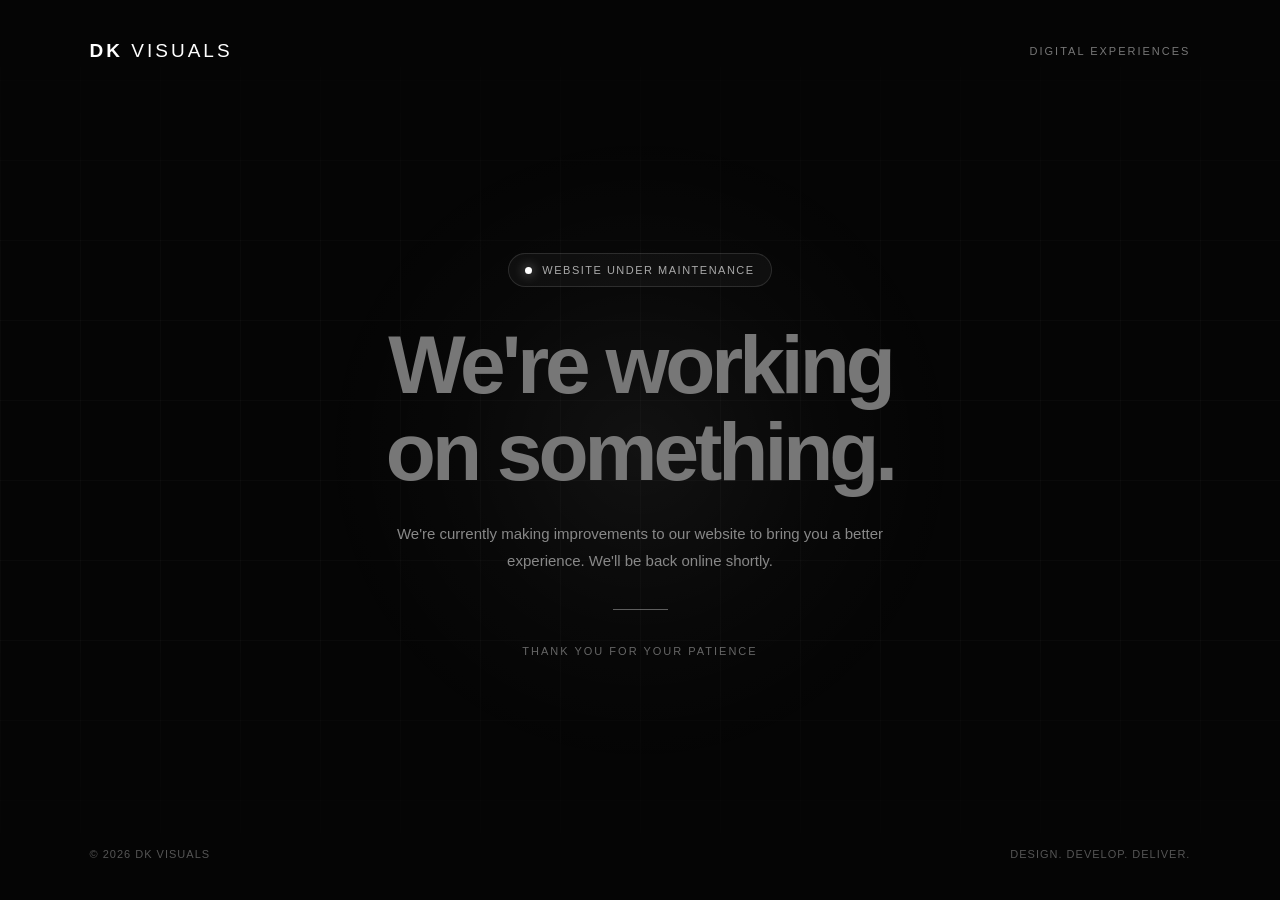
==== commit aea5261c: "Update index.html" ====
--- a/index.html
+++ b/index.html
@@ -288,7 +288,10 @@
 
         <header>
             <div class="logo">DK <span>VISUALS</span></div>
-            <div class="header-label">Digital Experiences</div>
+
+            <div class="header-label">
+                Digital Experiences
+            </div>
         </header>
 
         <main>
@@ -296,15 +299,17 @@
 
                 <div class="status">
                     <span class="status-dot"></span>
-                    Website under maintenance
+                    <span data-i18n="status">
+                        Website under maintenance
+                    </span>
                 </div>
 
                 <h1>
-                    We're working<br>
-                    <span>on something.</span>
+                    <span data-i18n="heading1">We're working</span><br>
+                    <span data-i18n="heading2">on something.</span>
                 </h1>
 
-                <p class="description">
+                <p class="description" data-i18n="description">
                     We're currently making improvements to our website
                     to bring you a better experience.
                     We'll be back online shortly.
@@ -312,7 +317,7 @@
 
                 <div class="divider"></div>
 
-                <p class="small-text">
+                <p class="small-text" data-i18n="patience">
                     Thank you for your patience
                 </p>
 
@@ -326,5 +331,63 @@
 
     </div>
 
+    <script>
+        /* =========================
+           LANGUAGE DETECTION
+        ========================= */
+
+        const translations = {
+
+            en: {
+                status: "Website under maintenance",
+                heading1: "We're working",
+                heading2: "on something.",
+                description: "We're currently making improvements to our website to bring you a better experience. We'll be back online shortly.",
+                patience: "Thank you for your patience"
+            },
+
+            nl: {
+                status: "Website in onderhoud",
+                heading1: "We werken",
+                heading2: "aan iets nieuws.",
+                description: "We verbeteren momenteel onze website om je een betere ervaring te bieden. We zijn binnenkort weer online.",
+                patience: "Bedankt voor je geduld"
+            },
+
+            tr: {
+                status: "Web sitesi bakımda",
+                heading1: "Web sitemizi",
+                heading2: "geliştiriyoruz.",
+                description: "Size daha iyi bir deneyim sunmak için web sitemizde iyileştirmeler yapıyoruz. Çok yakında tekrar yayında olacağız.",
+                patience: "Anlayışınız için teşekkür ederiz"
+            }
+
+        };
+
+        function setLanguage() {
+
+            const browserLanguage = navigator.language.toLowerCase();
+
+            const language = browserLanguage.startsWith("nl")
+                ? "nl"
+                : browserLanguage.startsWith("tr")
+                ? "tr"
+                : "en";
+
+            document.documentElement.lang = language;
+
+            document.querySelectorAll("[data-i18n]").forEach(element => {
+
+                const key = element.dataset.i18n;
+
+                element.textContent = translations[language][key];
+
+            });
+
+        }
+
+        setLanguage();
+    </script>
+
 </body>
 </html>
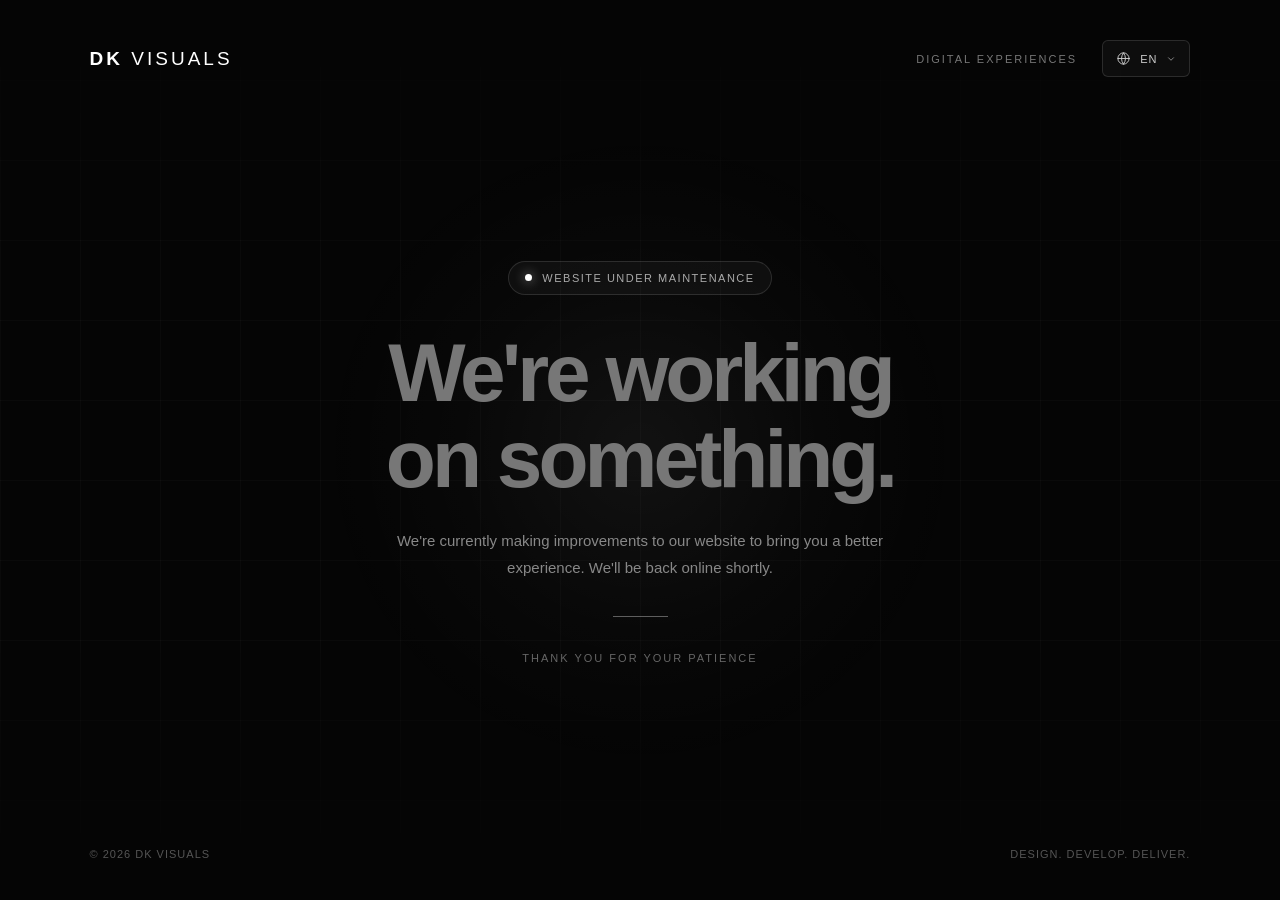
==== commit 9648e3ab: "Update index.html" ====
--- a/index.html
+++ b/index.html
@@ -107,11 +107,122 @@
             font-weight: 300;
         }
 
+        .header-right {
+            display: flex;
+            align-items: center;
+            gap: 25px;
+        }
+
         .header-label {
             color: #777;
             font-size: 11px;
             letter-spacing: 2px;
             text-transform: uppercase;
+        }
+
+        /* =========================
+           LANGUAGE SELECTOR
+        ========================= */
+
+        .language-selector {
+            position: relative;
+        }
+
+        .language-button {
+            display: flex;
+            align-items: center;
+            gap: 9px;
+            padding: 10px 13px;
+            background: rgba(255,255,255,0.035);
+            border: 1px solid rgba(255,255,255,0.12);
+            border-radius: 6px;
+            color: #ccc;
+            font-size: 11px;
+            letter-spacing: 1px;
+            cursor: pointer;
+            transition: background 0.25s, border-color 0.25s;
+        }
+
+        .language-button:hover {
+            background: rgba(255,255,255,0.08);
+            border-color: rgba(255,255,255,0.3);
+        }
+
+        .language-button svg {
+            width: 15px;
+            height: 15px;
+            fill: none;
+            stroke: currentColor;
+            stroke-width: 1.5;
+            stroke-linecap: round;
+            stroke-linejoin: round;
+        }
+
+        .language-arrow {
+            width: 10px !important;
+            height: 10px !important;
+            transition: transform 0.25s;
+        }
+
+        .language-button[aria-expanded="true"] .language-arrow {
+            transform: rotate(180deg);
+        }
+
+        .language-menu {
+            position: absolute;
+            top: calc(100% + 10px);
+            right: 0;
+            min-width: 145px;
+            padding: 5px;
+            background: #111;
+            border: 1px solid rgba(255,255,255,0.12);
+            border-radius: 6px;
+            opacity: 0;
+            visibility: hidden;
+            transform: translateY(-5px);
+            transition: opacity 0.2s, transform 0.2s, visibility 0.2s;
+            z-index: 10;
+        }
+
+        .language-menu.open {
+            opacity: 1;
+            visibility: visible;
+            transform: translateY(0);
+        }
+
+        .language-option {
+            display: flex;
+            align-items: center;
+            justify-content: space-between;
+            width: 100%;
+            padding: 11px 10px;
+            background: transparent;
+            border: none;
+            border-radius: 4px;
+            color: #999;
+            font-family: inherit;
+            font-size: 12px;
+            text-align: left;
+            cursor: pointer;
+            transition: background 0.2s, color 0.2s;
+        }
+
+        .language-option:hover {
+            background: rgba(255,255,255,0.07);
+            color: #fff;
+        }
+
+        .language-option.active {
+            color: #fff;
+        }
+
+        .language-option .check {
+            opacity: 0;
+            color: #fff;
+        }
+
+        .language-option.active .check {
+            opacity: 1;
         }
 
         /* =========================
@@ -256,9 +367,16 @@
                 font-size: 16px;
             }
 
+            .header-right {
+                gap: 12px;
+            }
+
             .header-label {
-                font-size: 9px;
-                letter-spacing: 1px;
+                display: none;
+            }
+
+            .language-button {
+                padding: 9px 11px;
             }
 
             h1 {
@@ -287,14 +405,66 @@
     <div class="page">
 
         <header>
+
             <div class="logo">DK <span>VISUALS</span></div>
 
-            <div class="header-label">
-                Digital Experiences
+            <div class="header-right">
+
+                <div class="header-label" data-i18n="header">
+                    Digital Experiences
+                </div>
+
+                <div class="language-selector">
+
+                    <button
+                        class="language-button"
+                        id="languageButton"
+                        type="button"
+                        aria-expanded="false"
+                        aria-controls="languageMenu"
+                        aria-label="Select language"
+                    >
+                        <svg viewBox="0 0 24 24">
+                            <circle cx="12" cy="12" r="9"></circle>
+                            <path d="M3 12h18"></path>
+                            <path d="M12 3a15 15 0 0 1 0 18"></path>
+                            <path d="M12 3a15 15 0 0 0 0 18"></path>
+                        </svg>
+
+                        <span id="currentLanguage">EN</span>
+
+                        <svg class="language-arrow" viewBox="0 0 24 24">
+                            <path d="m6 9 6 6 6-6"></path>
+                        </svg>
+                    </button>
+
+                    <div class="language-menu" id="languageMenu">
+
+                        <button class="language-option" type="button" data-language="en">
+                            English
+                            <span class="check">✓</span>
+                        </button>
+
+                        <button class="language-option" type="button" data-language="nl">
+                            Nederlands
+                            <span class="check">✓</span>
+                        </button>
+
+                        <button class="language-option" type="button" data-language="tr">
+                            Türkçe
+                            <span class="check">✓</span>
+                        </button>
+
+                    </div>
+
+                </div>
+
             </div>
+
         </header>
 
         <main>
+
             <div class="content">
 
                 <div class="status">
@@ -322,6 +492,7 @@
                 </p>
 
             </div>
+
         </main>
 
         <footer>
@@ -333,12 +504,13 @@
 
     <script>
         /* =========================
-           LANGUAGE DETECTION
+           TRANSLATIONS
         ========================= */
 
         const translations = {
 
             en: {
+                header: "Digital Experiences",
                 status: "Website under maintenance",
                 heading1: "We're working",
                 heading2: "on something.",
@@ -347,6 +519,7 @@
             },
 
             nl: {
+                header: "Digitale ervaringen",
                 status: "Website in onderhoud",
                 heading1: "We werken",
                 heading2: "aan iets nieuws.",
@@ -355,6 +528,7 @@
             },
 
             tr: {
+                header: "Dijital Deneyimler",
                 status: "Web sitesi bakımda",
                 heading1: "Web sitemizi",
                 heading2: "geliştiriyoruz.",
@@ -364,15 +538,24 @@
 
         };
 
-        function setLanguage() {
-
-            const browserLanguage = navigator.language.toLowerCase();
-
-            const language = browserLanguage.startsWith("nl")
-                ? "nl"
-                : browserLanguage.startsWith("tr")
-                ? "tr"
-                : "en";
+        /* =========================
+           LANGUAGE ELEMENTS
+        ========================= */
+
+        const languageButton = document.getElementById("languageButton");
+        const languageMenu = document.getElementById("languageMenu");
+        const currentLanguage = document.getElementById("currentLanguage");
+        const languageOptions = document.querySelectorAll(".language-option");
+
+        /* =========================
+           CHANGE LANGUAGE
+        ========================= */
+
+        function setLanguage(language) {
+
+            if (!translations[language]) {
+                language = "en";
+            }
 
             document.documentElement.lang = language;
 
@@ -384,9 +567,96 @@
 
             });
 
-        }
-
-        setLanguage();
+            currentLanguage.textContent = language.toUpperCase();
+
+            languageOptions.forEach(option => {
+
+                const isActive = option.dataset.language === language;
+
+                option.classList.toggle("active", isActive);
+
+                option.setAttribute("aria-pressed", isActive);
+
+            });
+
+            localStorage.setItem("dkvisuals-language", language);
+
+        }
+
+        /* =========================
+           OPEN / CLOSE MENU
+        ========================= */
+
+        languageButton.addEventListener("click", () => {
+
+            const isOpen = languageMenu.classList.toggle("open");
+
+            languageButton.setAttribute("aria-expanded", isOpen);
+
+        });
+
+        /* =========================
+           SELECT LANGUAGE
+        ========================= */
+
+        languageOptions.forEach(option => {
+
+            option.addEventListener("click", () => {
+
+                const selectedLanguage = option.dataset.language;
+
+                setLanguage(selectedLanguage);
+
+                languageMenu.classList.remove("open");
+
+                languageButton.setAttribute("aria-expanded", "false");
+
+            });
+
+        });
+
+        /* =========================
+           CLOSE MENU ON OUTSIDE CLICK
+        ========================= */
+
+        document.addEventListener("click", event => {
+
+            if (!event.target.closest(".language-selector")) {
+
+                languageMenu.classList.remove("open");
+
+                languageButton.setAttribute("aria-expanded", "false");
+
+            }
+
+        });
+
+        /* =========================
+           CLOSE MENU WITH ESCAPE
+        ========================= */
+
+        document.addEventListener("keydown", event => {
+
+            if (event.key === "Escape") {
+
+                languageMenu.classList.remove("open");
+
+                languageButton.setAttribute("aria-expanded", "false");
+
+                languageButton.focus();
+
+            }
+
+        });
+
+        /* =========================
+           INITIAL LANGUAGE
+        ========================= */
+
+        const savedLanguage = localStorage.getItem("dkvisuals-language") || "en";
+
+        setLanguage(savedLanguage);
+
     </script>
 
 </body>
